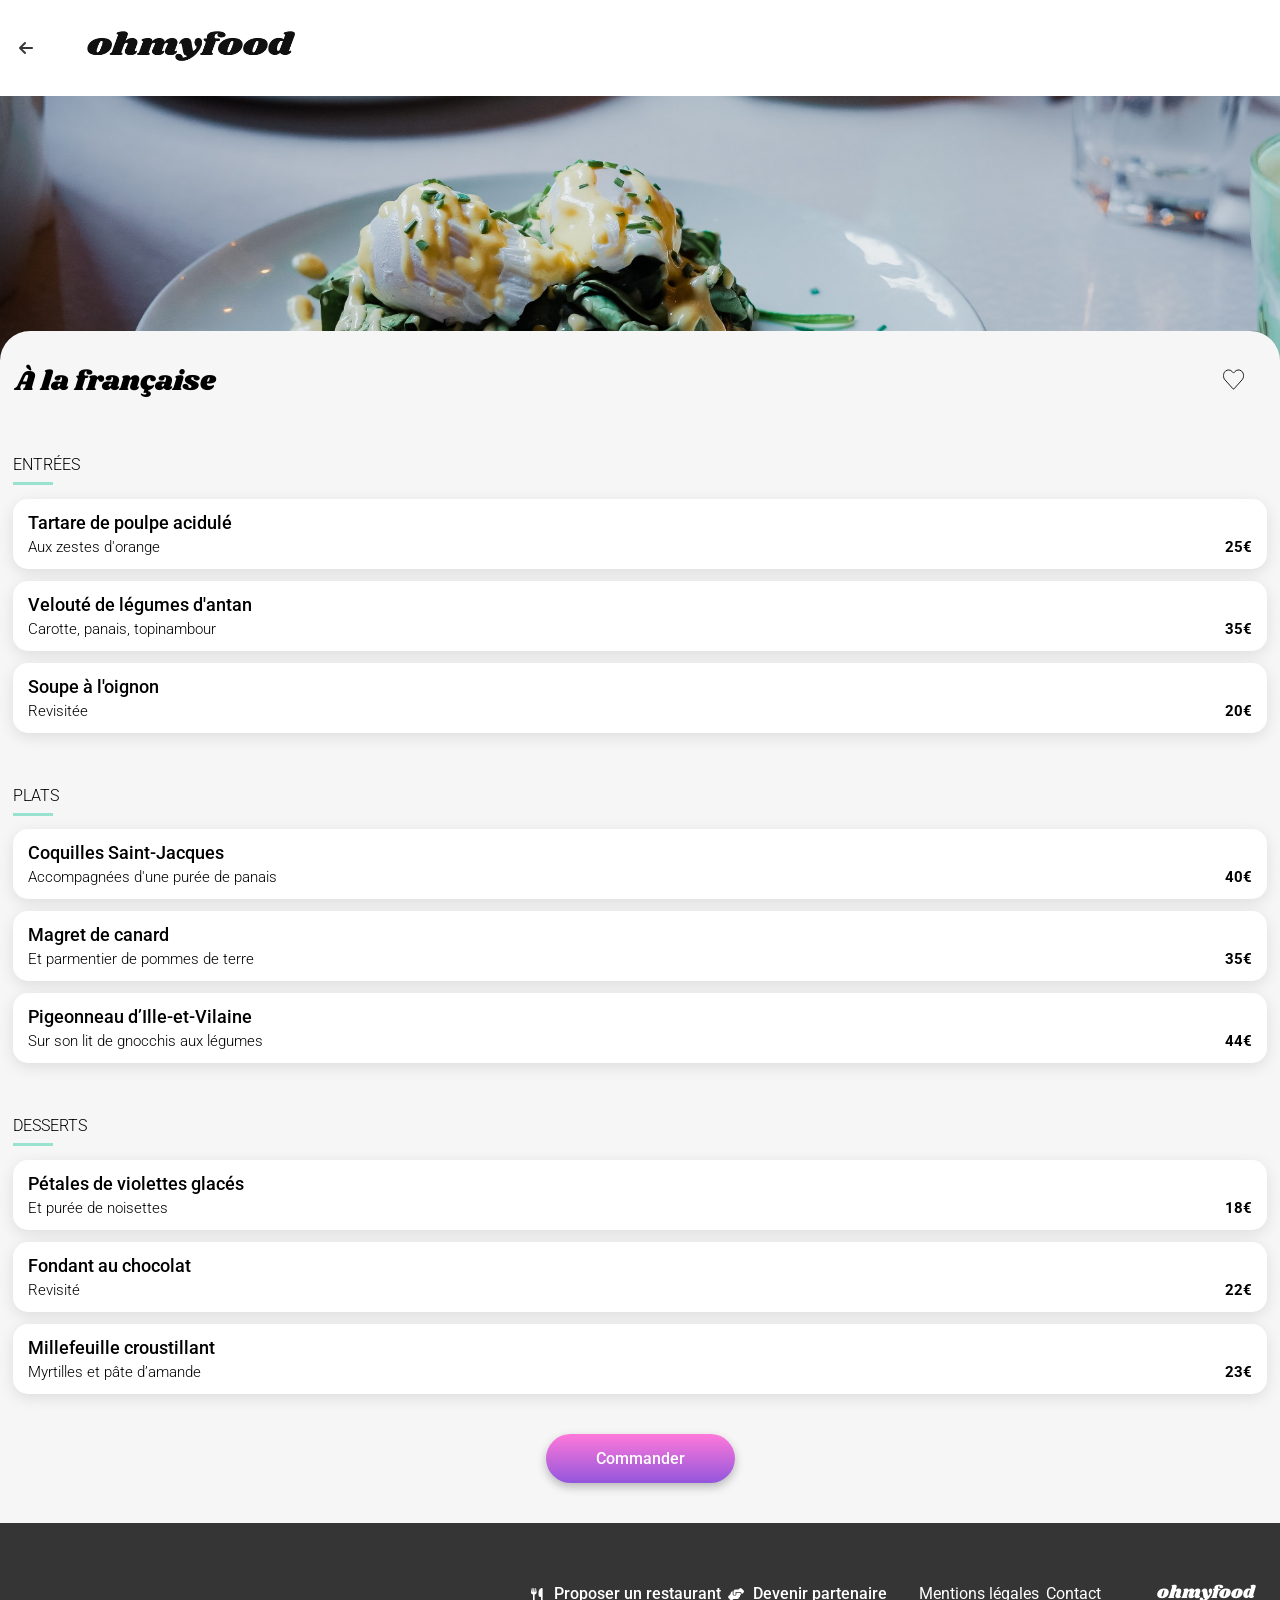
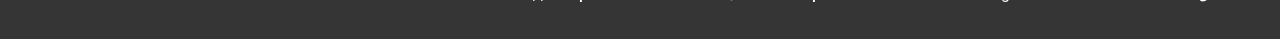
==== menu_alafrancaise.html @ cc01040a "Pages menu_V1" ====
<!DOCTYPE html>
<html lang="fr">

<head>
    <meta charset="UTF-8">
    <meta name="viewport" content="width=device-width, initial-scale=1.0">
    <title>À la française</title>
    <link rel="preconnect" href="https://fonts.googleapis.com">
    <link rel="preconnect" href="https://fonts.gstatic.com" crossorigin>
    <link
        href="https://fonts.googleapis.com/css2?family=Roboto:ital,wght@0,100..900;1,100..900&family=Shrikhand&display=swap"
        rel="stylesheet">
    <link rel="stylesheet" href="https://cdnjs.cloudflare.com/ajax/libs/font-awesome/6.2.1/css/all.min.css"
        integrity="sha512-MV7K8+y+gLIBoVD59lQIYicR65iaqukzvf/nwasF0nqhPay5w/9lJmVM2hMDcnK1OnMGCdVK+iQrJ7lzPJQd1w=="
        crossorigin="anonymous" referrerpolicy="no-referrer" />
    <link rel="stylesheet" href="scss/menu.css">
</head>

<body>
    <header class="header-menu">
        <div class="header-menu__brand">
            <a href="index.html">
                <i class="fa-solid fa-arrow-left fa-fw header-menu__brand-icon"></i>
            </a>
            <a href="#">
                <img class="header-menu__brand-logo" src="assets/images/logo/ohmyfood.png" alt="logo ohmyfood">
            </a>
        </div>
    </header>
    <section class="hero">
        <img class="hero__picture" src="assets/images/restaurants/toa-heftiba-DQKerTsQwi0-unsplash.jpg"
            alt="Photographie d'un plat">
    </section>
    <section class="carte">
        <div class="carte__headline">
            <h1 class="carte__title">À la française</h1>
            <label class="carte__like">
                <input type="checkbox" class="carte__like-checkbox">
                <svg class="carte__like-icon" width="22" height="21" viewBox="0 0 23 21"
                    xmlns="http://www.w3.org/2000/svg">
                    <defs>
                        <linearGradient id="heart-gradient" x1="0" y1="0" x2="0" y2="1">
                            <stop offset="0%" stop-color="#9356DC" />
                            <stop offset="100%" stop-color="#FF79DA" />
                        </linearGradient>
                    </defs>
                    <path class="carte__like-icon-nofill"
                        d="M12.2207 2.40527C14.1599 0.222558 17.2057 -0.147219 19.3223 1.62402L19.5244 1.80176C22.0187 4.12419 22.1558 8.32368 19.9121 10.8496L11.5977 20.2148C11.2807 20.5716 10.8021 20.5941 10.4648 20.2822L10.3994 20.2148L2.08496 10.8496C-0.0847856 8.40259 -0.0235333 4.38556 2.25 2.02539L2.47656 1.80176C4.53112 -0.108075 7.5843 0.134683 9.58887 2.19922L9.78027 2.40527L10.627 3.35742L11.001 3.77734L11.374 3.35742L12.2207 2.40527Z"
                        stroke="#101010" fill="none" />
                    <path class="carte__like-icon-fill"
                        d="M12.2207 2.40527C14.1599 0.222558 17.2057 -0.147219 19.3223 1.62402L19.5244 1.80176C22.0187 4.12419 22.1558 8.32368 19.9121 10.8496L11.5977 20.2148C11.2807 20.5716 10.8021 20.5941 10.4648 20.2822L10.3994 20.2148L2.08496 10.8496C-0.0847856 8.40259 -0.0235333 4.38556 2.25 2.02539L2.47656 1.80176C4.53112 -0.108075 7.5843 0.134683 9.58887 2.19922L9.78027 2.40527L10.627 3.35742L11.001 3.77734L11.374 3.35742L12.2207 2.40527Z"
                        stroke="url(#heart-gradient)" fill="url(#heart-gradient)" />
                </svg>
            </label>
        </div>
        <div class="carte__content">
            <h2 class="carte__menu-title">Entrées</h2>
            <div class="carte__cards">
                <div class="carte__card">
                    <div class="carte__card-text">
                        <span class="carte__card-title">Tartare de poulpe acidulé</span>
                        <p class="carte__card-subtitle">Aux zestes d'orange</p>
                    </div>
                    <span class="carte__card-price">25€</span>
                </div>
                <div class="carte__card">
                    <div class="carte__card-text">
                        <span class="carte__card-title">Velouté de légumes d'antan</span>
                        <p class="carte__card-subtitle">Carotte, panais, topinambour</p>
                    </div>
                    <span class="carte__card-price">35€</span>
                </div>
                <div class="carte__card">
                    <div class="carte__card-text">
                        <span class="carte__card-title">Soupe à l'oignon</span>
                        <p class="carte__card-subtitle">Revisitée</p>
                    </div>
                    <span class="carte__card-price">20€</span>
                </div>
            </div>
        </div>
        <div class="carte__content">
            <h2 class="carte__menu-title">Plats</h2>
            <div class="carte__cards">
                <div class="carte__card">
                    <div class="carte__card-text">
                        <span class="carte__card-title">Coquilles Saint-Jacques</span>
                        <p class="carte__card-subtitle">Accompagnées d'une purée de panais</p>
                    </div>
                    <span class="carte__card-price">40€</span>
                </div>
                <div class="carte__card">
                    <div class="carte__card-text">
                        <span class="carte__card-title">Magret de canard</span>
                        <p class="carte__card-subtitle">Et parmentier de pommes de terre</p>
                    </div>
                    <span class="carte__card-price">35€</span>
                </div>
                <div class="carte__card">
                    <div class="carte__card-text">
                        <span class="carte__card-title">Pigeonneau d’Ille-et-Vilaine</span>
                        <p class="carte__card-subtitle">Sur son lit de gnocchis aux légumes</p>
                    </div>
                    <span class="carte__card-price">44€</span>
                </div>
            </div>
        </div>
        <div class="carte__content">
            <h2 class="carte__menu-title">Desserts</h2>
            <div class="carte__cards">
                <div class="carte__card">
                    <div class="carte__card-text">
                        <span class="carte__card-title">Pétales de violettes glacés</span>
                        <p class="carte__card-subtitle">Et purée de noisettes</p>
                    </div>
                    <span class="carte__card-price">18€</span>
                </div>
                <div class="carte__card">
                    <div class="carte__card-text">
                        <span class="carte__card-title">Fondant au chocolat</span>
                        <p class="carte__card-subtitle">Revisité</p>
                    </div>
                    <span class="carte__card-price">22€</span>
                </div>
                <div class="carte__card">
                    <div class="carte__card-text">
                        <span class="carte__card-title">Millefeuille croustillant</span>
                        <p class="carte__card-subtitle">Myrtilles et pâte d’amande</p>
                    </div>
                    <span class="carte__card-price">23€</span>
                </div>
            </div>
        </div>
        <a href="#" class="carte__button">
            Commander
        </a>
    </section>
    <footer class="footer">
        <span class="footer__logo">ohmyfood</span>
        <nav>
            <ul class="footer__list">
                <li>
                    <i class="footer__icons fa-solid fa-utensils fa-fw"></i>
                    <a class="footer__link footer__link--icon" href="#">Proposer un restaurant</a>
                </li>
                <li>
                    <i class="footer__icons fa-solid fa-hands-helping fa-fw"></i>
                    <a class="footer__link footer__link--icon" href="#">Devenir partenaire</a>
                </li>
                <li>
                    <a class="footer__link footer__link--margin-left" href="#">Mentions légales</a>
                </li>
                <li>
                    <a class="footer__link" href="mailto:contact@ohmyfood.com">Contact</a>
                </li>
            </ul>
        </nav>
    </footer>
</body>

</html>
---- scss/menu.css ----
.header {
  display: flex;
  flex-direction: column;
}
.header__brand {
  display: flex;
  justify-content: center;
  align-items: center;
  height: 63px;
  box-shadow: 0 2px 4px rgba(0, 0, 0, 0.15);
  position: relative;
  z-index: 2;
}
@media (min-width: 768px) {
  .header__brand {
    height: 96px;
    box-shadow: none;
  }
}
.header__brand-logo {
  height: 36px;
}

.header-menu {
  display: flex;
}
.header-menu__brand {
  display: flex;
  justify-content: flex-start;
  align-items: center;
  width: 100%;
  height: 63px;
}
@media (min-width: 768px) {
  .header-menu__brand {
    height: 96px;
    box-shadow: none;
  }
}
.header-menu__brand-icon {
  font-size: 16px;
  padding: 16px;
  color: #353535;
}
.header-menu__brand-logo {
  margin-left: 35px;
  height: 30px;
  width: 100%;
}

.footer {
  background-color: #353535;
  display: flex;
  flex-direction: column;
  color: white;
  padding: 22px 0 5px 25px;
}
@media (min-width: 768px) {
  .footer {
    flex-direction: row-reverse;
    gap: 16px;
    align-items: center;
    padding: 45px 25px 20px 0;
  }
}
.footer__logo {
  font-family: Shrikhand, cursive;
  font-size: 18px;
}
@media (min-width: 768px) {
  .footer__logo {
    margin-left: 40px;
  }
}
.footer__list {
  display: flex;
  flex-direction: column;
  list-style: none;
  padding: 0;
}
@media (min-width: 768px) {
  .footer__list {
    flex-direction: row;
    gap: 7px;
  }
}
.footer__icons {
  font-size: 13px;
}
.footer__link {
  font-size: 16px;
  font-weight: 400;
  color: white;
  text-decoration: none;
}
.footer__link--icon {
  margin-left: 11px;
  font-weight: 500;
}
@media (min-width: 768px) {
  .footer__link--icon {
    margin-left: 5px;
  }
}
@media (min-width: 768px) {
  .footer__link--margin-left {
    margin-left: 25px;
  }
}

@keyframes spin {
  to {
    transform: rotate(360deg);
  }
}
@keyframes loader-hide {
  to {
    opacity: 0;
    pointer-events: none;
  }
}
.loader {
  position: fixed;
  inset: 0;
  z-index: 999;
  background: white;
  display: none;
  align-items: center;
  justify-content: center;
  animation: loader-hide 0.5s ease 3s forwards;
}
.loader__spinner {
  width: 44px;
  height: 44px;
  border-radius: 50%;
  border: 3px solid #9356DC;
  border-top-color: #FF79DA;
  animation: spin 0.8s linear infinite;
}

* {
  font-family: "Roboto", sans-serif;
}

body {
  margin: 0;
}

.hero {
  display: flex;
  height: 275px;
  position: relative;
  z-index: 1;
}
.hero__picture {
  display: block;
  -o-object-fit: cover;
     object-fit: cover;
  width: 100%;
}

.carte {
  display: flex;
  flex-direction: column;
  box-sizing: border-box;
  width: 100%;
  border-top-left-radius: 30px;
  border-top-right-radius: 30px;
  background-color: #f6f6f6;
  position: relative;
  z-index: 2;
  margin-top: -40px;
  padding-bottom: 40px;
  gap: 40px;
}
.carte__headline {
  display: flex;
  box-sizing: border-box;
  justify-content: space-between;
  align-items: center;
  padding: 30px 15px 0 15px;
  width: 100%;
}
.carte__title {
  font-family: Shrikhand, cursive;
  font-size: 28px;
  font-weight: 400;
  margin: 0;
}
.carte__like {
  background: none;
  border: none;
  padding: 0;
  margin: 0;
  cursor: pointer;
  position: relative;
  padding-right: 20px;
}
.carte__like-icon {
  width: 22px;
  height: 21px;
}
.carte__like-icon-fill {
  clip-path: inset(100% 0 0 0);
  transition: clip-path 600ms ease;
}
.carte__like-checkbox {
  position: absolute;
  opacity: 0;
  pointer-events: none;
}
.carte__content {
  display: flex;
  flex-direction: column;
  padding: 0 13px;
}
.carte__menu-title {
  font-size: 16px;
  font-weight: 300;
  text-transform: uppercase;
}
.carte__menu-title::after {
  content: "";
  display: block;
  width: 40px;
  height: 3px;
  margin-top: 8px;
  background-color: #99e2d0;
}
.carte__cards {
  width: 100%;
  display: flex;
  flex-direction: column;
  gap: 12px;
}
.carte__card {
  display: flex;
  justify-content: space-between;
  align-items: last baseline;
  border-radius: 15px;
  background-color: white;
  box-shadow: 0 4px 15px rgba(0, 0, 0, 0.1);
  padding: 13px 15px;
}
.carte__card-text {
  display: flex;
  flex-direction: column;
  justify-content: space-between;
  margin: 0;
  gap: 5px;
}
.carte__card-title {
  margin: 0;
  font-size: 18px;
  font-weight: 500;
}
.carte__card-subtitle {
  margin: 0;
  font-size: 15px;
  font-weight: 300;
}
.carte__card-price {
  margin: 0;
  font-size: 15px;
  font-weight: 700;
}
.carte__button {
  max-width: 218px;
  width: -moz-fit-content;
  width: fit-content;
  align-self: center;
  padding: 15px 50px;
  border-radius: 25px;
  color: white;
  border: none;
  font-size: 16px;
  font-weight: 500;
  text-decoration: none;
  box-shadow: 0 4px 10px rgba(0, 0, 0, 0.25);
  cursor: pointer;
  background: linear-gradient(to top, #9356DC, #FF79DA);
  transition: opacity 400ms ease-out, box-shadow 400ms ease-out;
}
.carte__button:hover, .carte__button:focus-visible {
  opacity: 0.85;
  box-shadow: 0 4px 15px rgba(0, 0, 0, 0.35);
}
.carte__button:active {
  opacity: 0.85;
  box-shadow: 0 4px 15px rgba(0, 0, 0, 0.35);
}

.carte__like-checkbox:checked ~ .carte__like-icon .carte__like-icon-fill {
  clip-path: inset(0 0 0 0);
}/*# sourceMappingURL=menu.css.map */
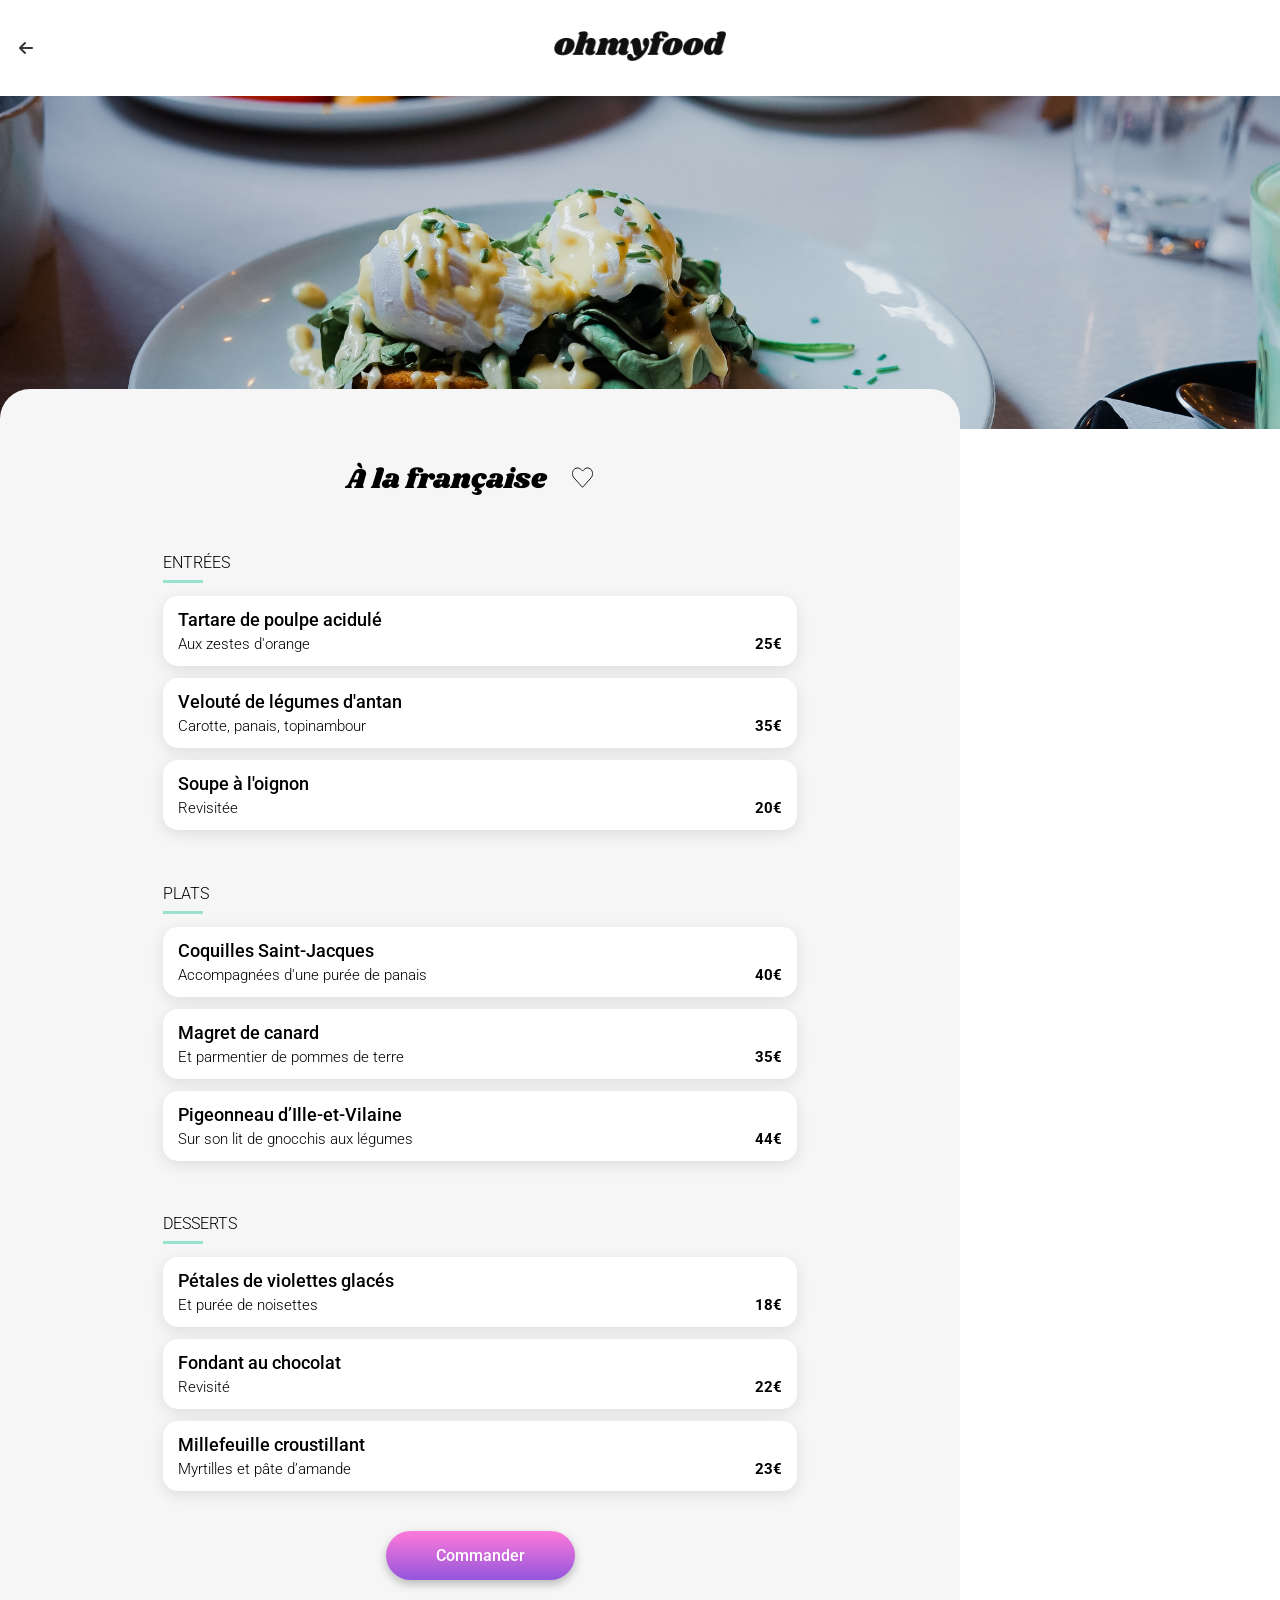
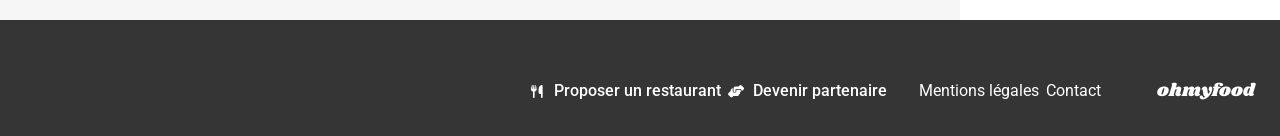
==== commit 54888f9d: "Pages menu Desktop_V1" ====
--- a/menu_alafrancaise.html
+++ b/menu_alafrancaise.html
@@ -18,14 +18,12 @@
 
 <body>
     <header class="header-menu">
-        <div class="header-menu__brand">
-            <a href="index.html">
-                <i class="fa-solid fa-arrow-left fa-fw header-menu__brand-icon"></i>
-            </a>
-            <a href="#">
-                <img class="header-menu__brand-logo" src="assets/images/logo/ohmyfood.png" alt="logo ohmyfood">
-            </a>
-        </div>
+        <a href="index.html" class="header-menu__icon-a">
+            <i class="fa-solid fa-arrow-left fa-fw header-menu__icon"></i>
+        </a>
+        <a href="#" class="header-menu__logo-a">
+            <img class="header-menu__logo" src="assets/images/logo/ohmyfood.png" alt="logo ohmyfood">
+        </a>
     </header>
     <section class="hero">
         <img class="hero__picture" src="assets/images/restaurants/toa-heftiba-DQKerTsQwi0-unsplash.jpg"
--- a/scss/menu.css
+++ b/scss/menu.css
@@ -22,30 +22,29 @@
 }
 
 .header-menu {
-  display: flex;
-}
-.header-menu__brand {
-  display: flex;
-  justify-content: flex-start;
+  display: grid;
+  grid-template-columns: 1fr auto 1fr;
   align-items: center;
-  width: 100%;
   height: 63px;
-}
-@media (min-width: 768px) {
-  .header-menu__brand {
+  width: 100%;
+}
+@media (min-width: 768px) {
+  .header-menu {
     height: 96px;
-    box-shadow: none;
-  }
-}
-.header-menu__brand-icon {
+  }
+}
+.header-menu__icon {
   font-size: 16px;
   padding: 16px;
   color: #353535;
 }
-.header-menu__brand-logo {
-  margin-left: 35px;
+.header-menu__icon-a {
+  justify-self: start;
+}
+.header-menu__logo {
   height: 30px;
   width: 100%;
+  justify-self: center;
 }
 
 .footer {
@@ -152,6 +151,12 @@
   position: relative;
   z-index: 1;
 }
+@media (min-width: 768px) {
+  .hero {
+    height: 26vw;
+    min-height: 275px;
+  }
+}
 .hero__picture {
   display: block;
   -o-object-fit: cover;
@@ -163,6 +168,7 @@
   display: flex;
   flex-direction: column;
   box-sizing: border-box;
+  justify-content: center;
   width: 100%;
   border-top-left-radius: 30px;
   border-top-right-radius: 30px;
@@ -173,6 +179,13 @@
   padding-bottom: 40px;
   gap: 40px;
 }
+@media (min-width: 768px) {
+  .carte {
+    width: 75%;
+    padding: 40px 150px;
+    justify-self: center;
+  }
+}
 .carte__headline {
   display: flex;
   box-sizing: border-box;
@@ -180,6 +193,12 @@
   align-items: center;
   padding: 30px 15px 0 15px;
   width: 100%;
+}
+@media (min-width: 768px) {
+  .carte__headline {
+    justify-content: center;
+    gap: 25px;
+  }
 }
 .carte__title {
   font-family: Shrikhand, cursive;
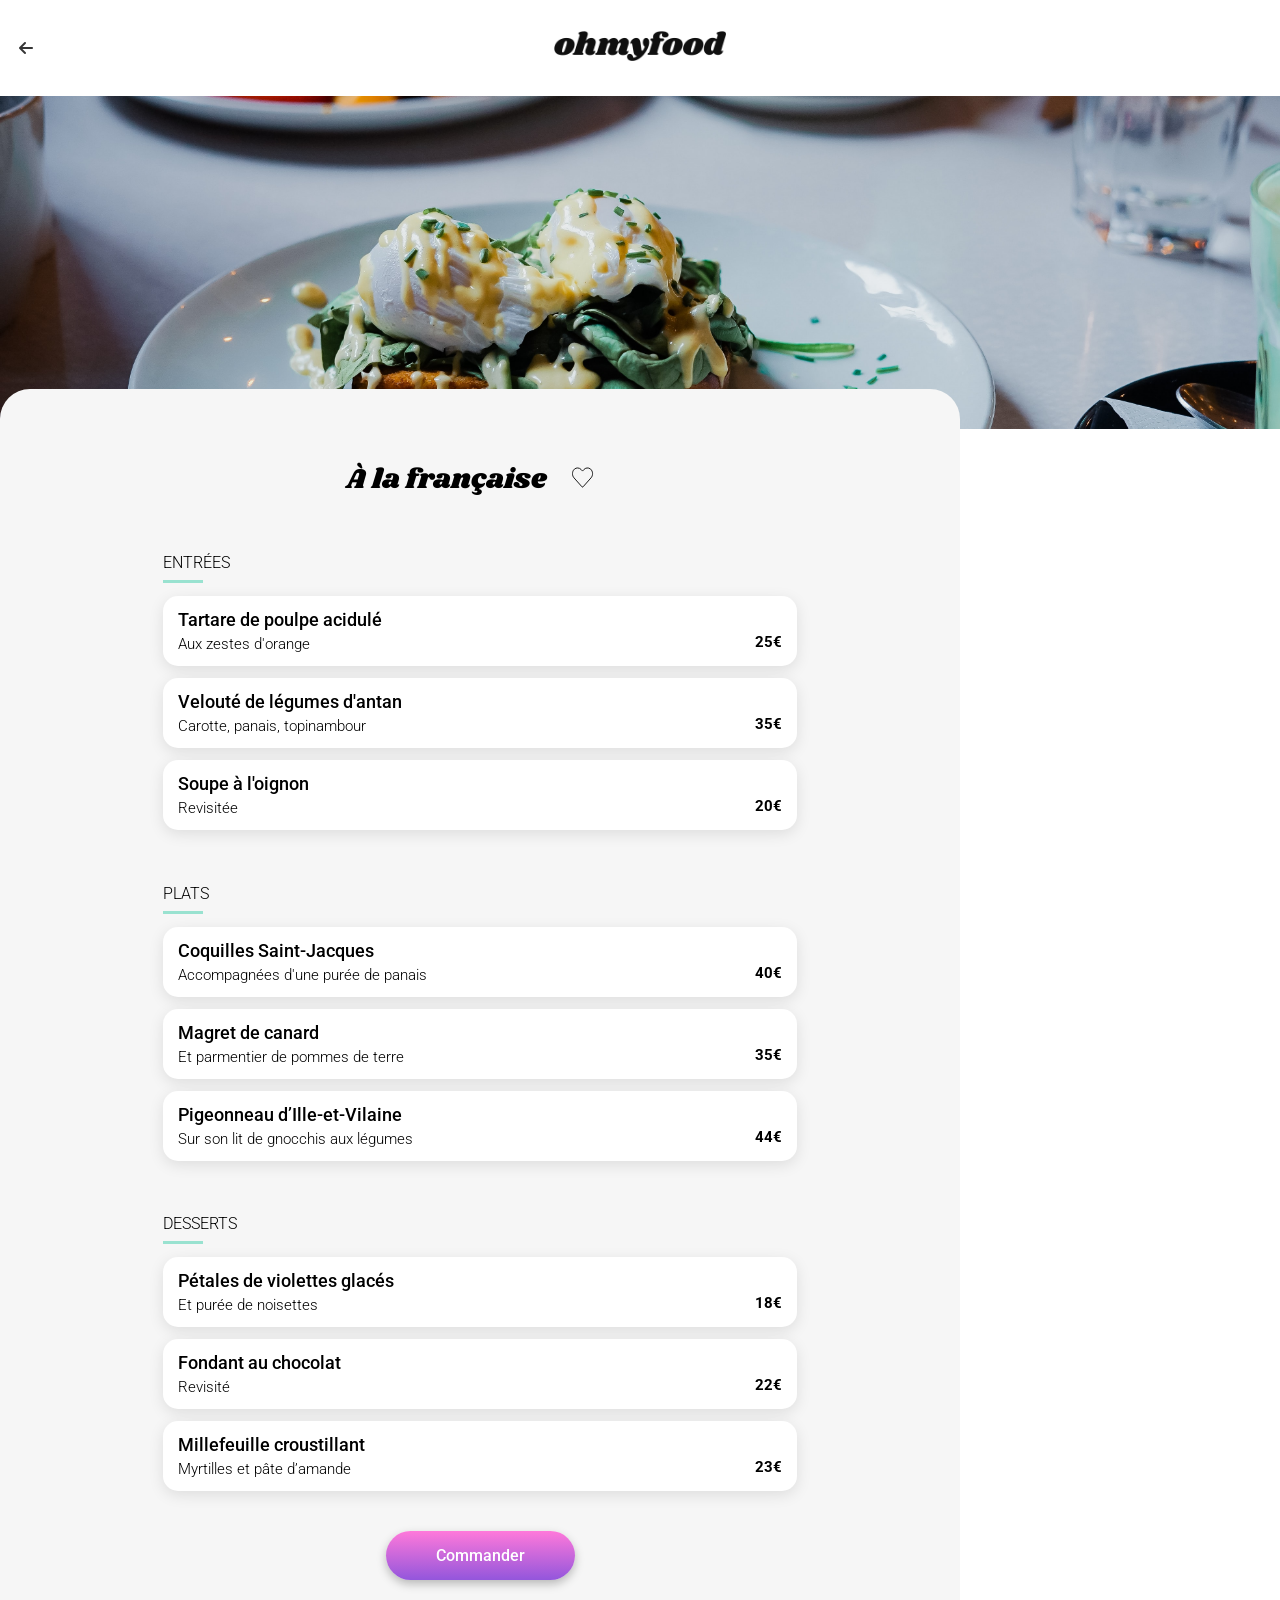
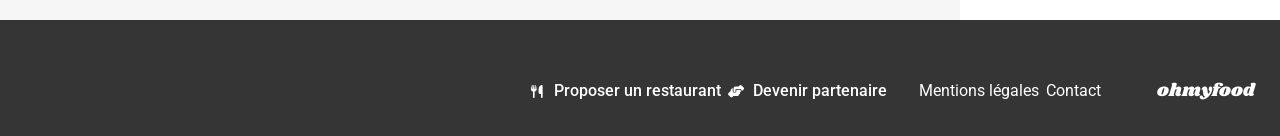
==== commit d3fe6072: "add check icon" ====
--- a/menu_alafrancaise.html
+++ b/menu_alafrancaise.html
@@ -60,6 +60,9 @@
                         <p class="carte__card-subtitle">Aux zestes d'orange</p>
                     </div>
                     <span class="carte__card-price">25€</span>
+                    <div class="carte__card-check">
+                        <i class="carte__card-check-icon fa-solid fa-circle-check fa-fw"></i>
+                    </div>
                 </div>
                 <div class="carte__card">
                     <div class="carte__card-text">
@@ -67,6 +70,9 @@
                         <p class="carte__card-subtitle">Carotte, panais, topinambour</p>
                     </div>
                     <span class="carte__card-price">35€</span>
+                    <div class="carte__card-check">
+                        <i class="carte__card-check-icon fa-solid fa-circle-check fa-fw"></i>
+                    </div>
                 </div>
                 <div class="carte__card">
                     <div class="carte__card-text">
@@ -74,6 +80,9 @@
                         <p class="carte__card-subtitle">Revisitée</p>
                     </div>
                     <span class="carte__card-price">20€</span>
+                    <div class="carte__card-check">
+                        <i class="carte__card-check-icon fa-solid fa-circle-check fa-fw"></i>
+                    </div>
                 </div>
             </div>
         </div>
@@ -86,6 +95,9 @@
                         <p class="carte__card-subtitle">Accompagnées d'une purée de panais</p>
                     </div>
                     <span class="carte__card-price">40€</span>
+                    <div class="carte__card-check">
+                        <i class="carte__card-check-icon fa-solid fa-circle-check fa-fw"></i>
+                    </div>
                 </div>
                 <div class="carte__card">
                     <div class="carte__card-text">
@@ -93,6 +105,9 @@
                         <p class="carte__card-subtitle">Et parmentier de pommes de terre</p>
                     </div>
                     <span class="carte__card-price">35€</span>
+                    <div class="carte__card-check">
+                        <i class="carte__card-check-icon fa-solid fa-circle-check fa-fw"></i>
+                    </div>
                 </div>
                 <div class="carte__card">
                     <div class="carte__card-text">
@@ -100,6 +115,9 @@
                         <p class="carte__card-subtitle">Sur son lit de gnocchis aux légumes</p>
                     </div>
                     <span class="carte__card-price">44€</span>
+                    <div class="carte__card-check">
+                        <i class="carte__card-check-icon fa-solid fa-circle-check fa-fw"></i>
+                    </div>
                 </div>
             </div>
         </div>
@@ -112,6 +130,9 @@
                         <p class="carte__card-subtitle">Et purée de noisettes</p>
                     </div>
                     <span class="carte__card-price">18€</span>
+                    <div class="carte__card-check">
+                        <i class="carte__card-check-icon fa-solid fa-circle-check fa-fw"></i>
+                    </div>
                 </div>
                 <div class="carte__card">
                     <div class="carte__card-text">
@@ -119,6 +140,9 @@
                         <p class="carte__card-subtitle">Revisité</p>
                     </div>
                     <span class="carte__card-price">22€</span>
+                    <div class="carte__card-check">
+                        <i class="carte__card-check-icon fa-solid fa-circle-check fa-fw"></i>
+                    </div>
                 </div>
                 <div class="carte__card">
                     <div class="carte__card-text">
@@ -126,6 +150,9 @@
                         <p class="carte__card-subtitle">Myrtilles et pâte d’amande</p>
                     </div>
                     <span class="carte__card-price">23€</span>
+                    <div class="carte__card-check">
+                        <i class="carte__card-check-icon fa-solid fa-circle-check fa-fw"></i>
+                    </div>
                 </div>
             </div>
         </div>
--- a/scss/menu.css
+++ b/scss/menu.css
@@ -259,29 +259,57 @@
   border-radius: 15px;
   background-color: white;
   box-shadow: 0 4px 15px rgba(0, 0, 0, 0.1);
-  padding: 13px 15px;
+  overflow: hidden;
 }
 .carte__card-text {
   display: flex;
   flex-direction: column;
-  justify-content: space-between;
-  margin: 0;
+  flex: 1;
+  min-width: 0;
+  margin: 0;
+  padding: 13px 0 13px 15px;
   gap: 5px;
 }
 .carte__card-title {
   margin: 0;
   font-size: 18px;
   font-weight: 500;
+  white-space: nowrap;
+  overflow: hidden;
+  text-overflow: ellipsis;
 }
 .carte__card-subtitle {
   margin: 0;
   font-size: 15px;
   font-weight: 300;
+  white-space: nowrap;
+  overflow: hidden;
+  text-overflow: ellipsis;
 }
 .carte__card-price {
   margin: 0;
   font-size: 15px;
   font-weight: 700;
+  align-self: flex-end;
+  padding: 0 15px 15px 15px;
+  flex-shrink: 0;
+}
+.carte__card-check {
+  display: flex;
+  justify-content: center;
+  align-items: center;
+  background-color: #99E2D0;
+  color: white;
+  flex: 0 0 0;
+  align-self: stretch;
+  overflow: hidden;
+  transition: flex-basis 400ms ease-in-out;
+}
+.carte__card-check-icon {
+  font-size: 20px;
+}
+.carte__card:hover .carte__card-check {
+  flex-basis: 59px;
 }
 .carte__button {
   max-width: 218px;
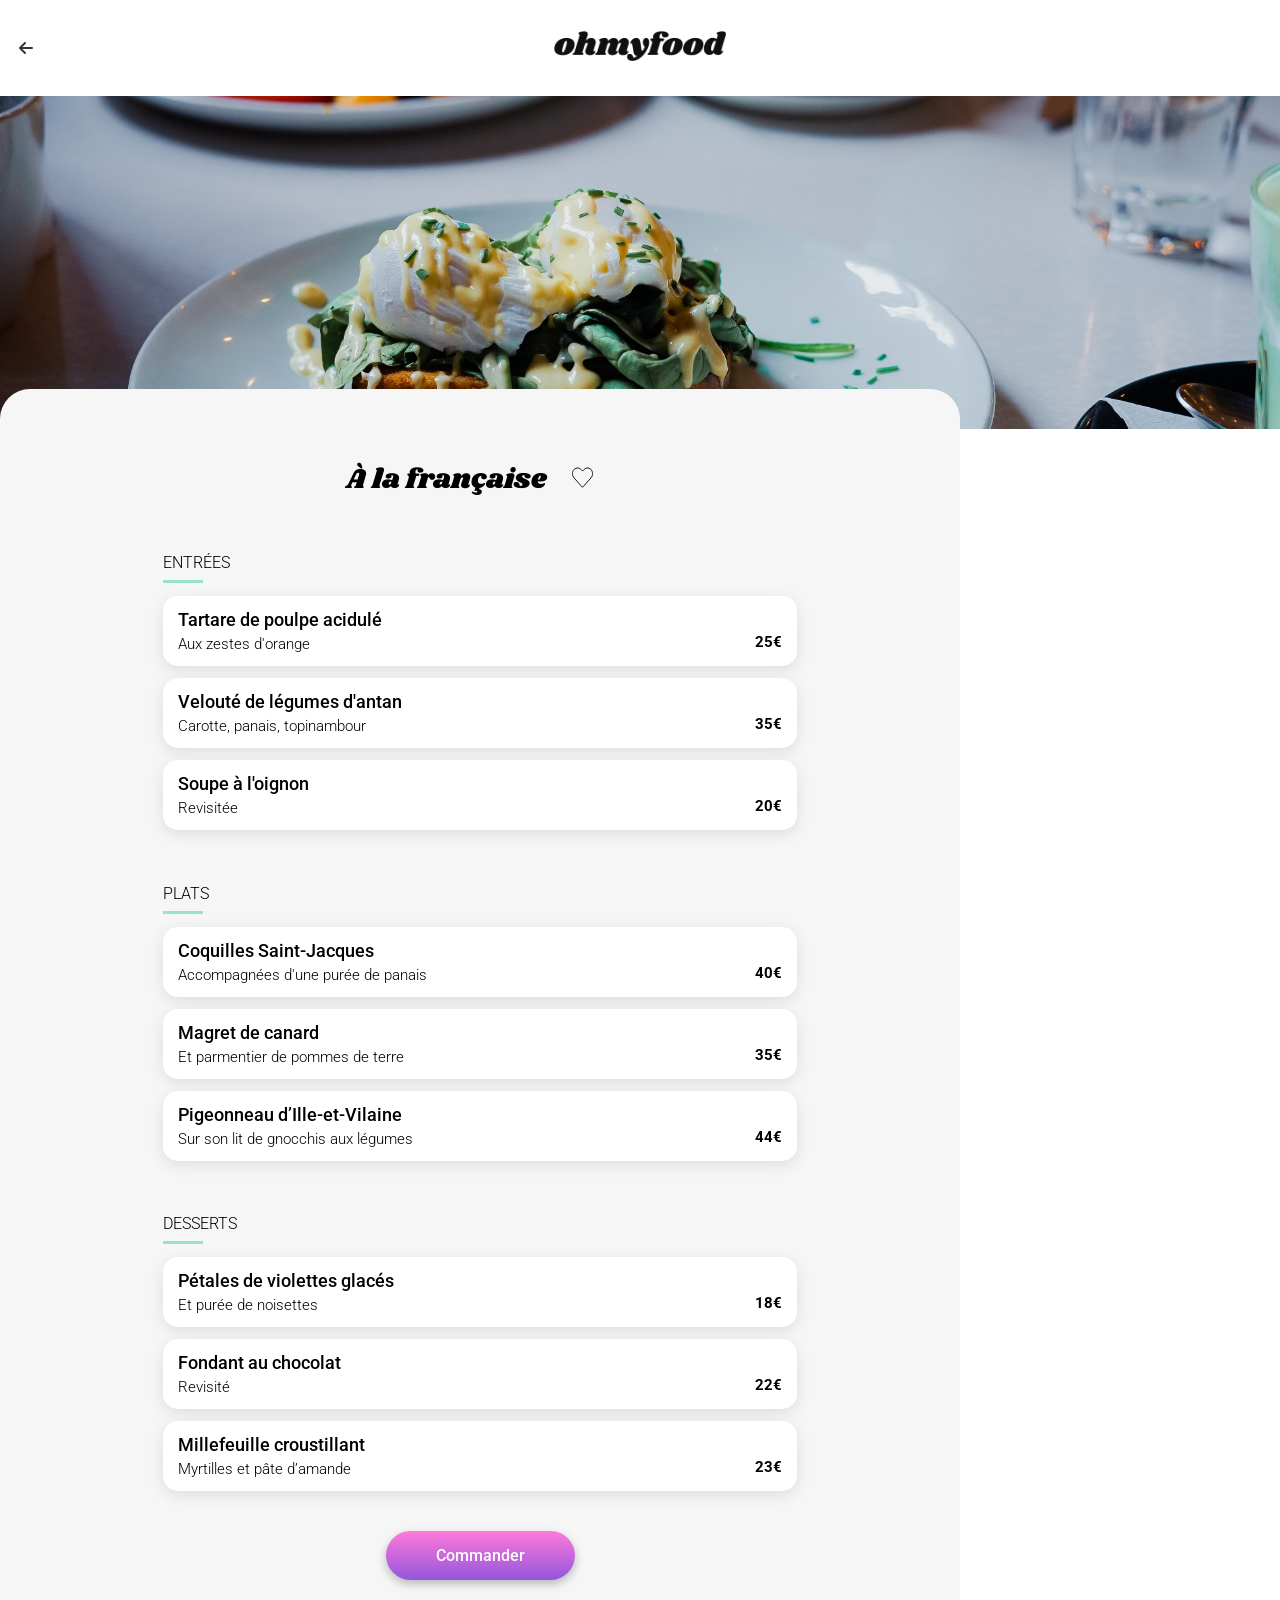
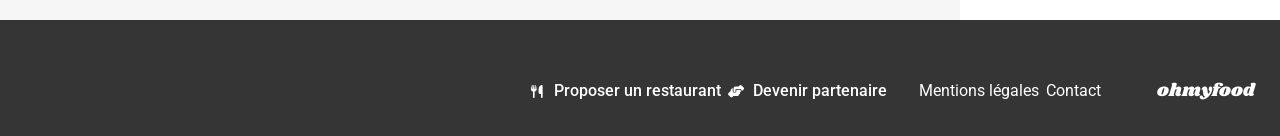
==== commit 0009f518: "ohmyfood_V1" ====
--- a/menu_alafrancaise.html
+++ b/menu_alafrancaise.html
@@ -51,7 +51,7 @@
                 </svg>
             </label>
         </div>
-        <div class="carte__content">
+        <div class="carte__content carte__content-entrees">
             <h2 class="carte__menu-title">Entrées</h2>
             <div class="carte__cards">
                 <div class="carte__card">
@@ -86,7 +86,7 @@
                 </div>
             </div>
         </div>
-        <div class="carte__content">
+        <div class="carte__content carte__content-plats">
             <h2 class="carte__menu-title">Plats</h2>
             <div class="carte__cards">
                 <div class="carte__card">
@@ -121,7 +121,7 @@
                 </div>
             </div>
         </div>
-        <div class="carte__content">
+        <div class="carte__content carte__content-desserts">
             <h2 class="carte__menu-title">Desserts</h2>
             <div class="carte__cards">
                 <div class="carte__card">
--- a/scss/menu.css
+++ b/scss/menu.css
@@ -137,6 +137,14 @@
   animation: spin 0.8s linear infinite;
 }
 
+@keyframes apparition {
+  from {
+    opacity: 0;
+  }
+  to {
+    opacity: 1;
+  }
+}
 * {
   font-family: "Roboto", sans-serif;
 }
@@ -232,6 +240,19 @@
   display: flex;
   flex-direction: column;
   padding: 0 13px;
+}
+.carte__content-entrees, .carte__content-plats, .carte__content-desserts {
+  opacity: 0;
+  animation: apparition 0.5s ease forwards;
+}
+.carte__content-entrees {
+  animation-delay: 1s;
+}
+.carte__content-plats {
+  animation-delay: 2s;
+}
+.carte__content-desserts {
+  animation-delay: 3s;
 }
 .carte__menu-title {
   font-size: 16px;
